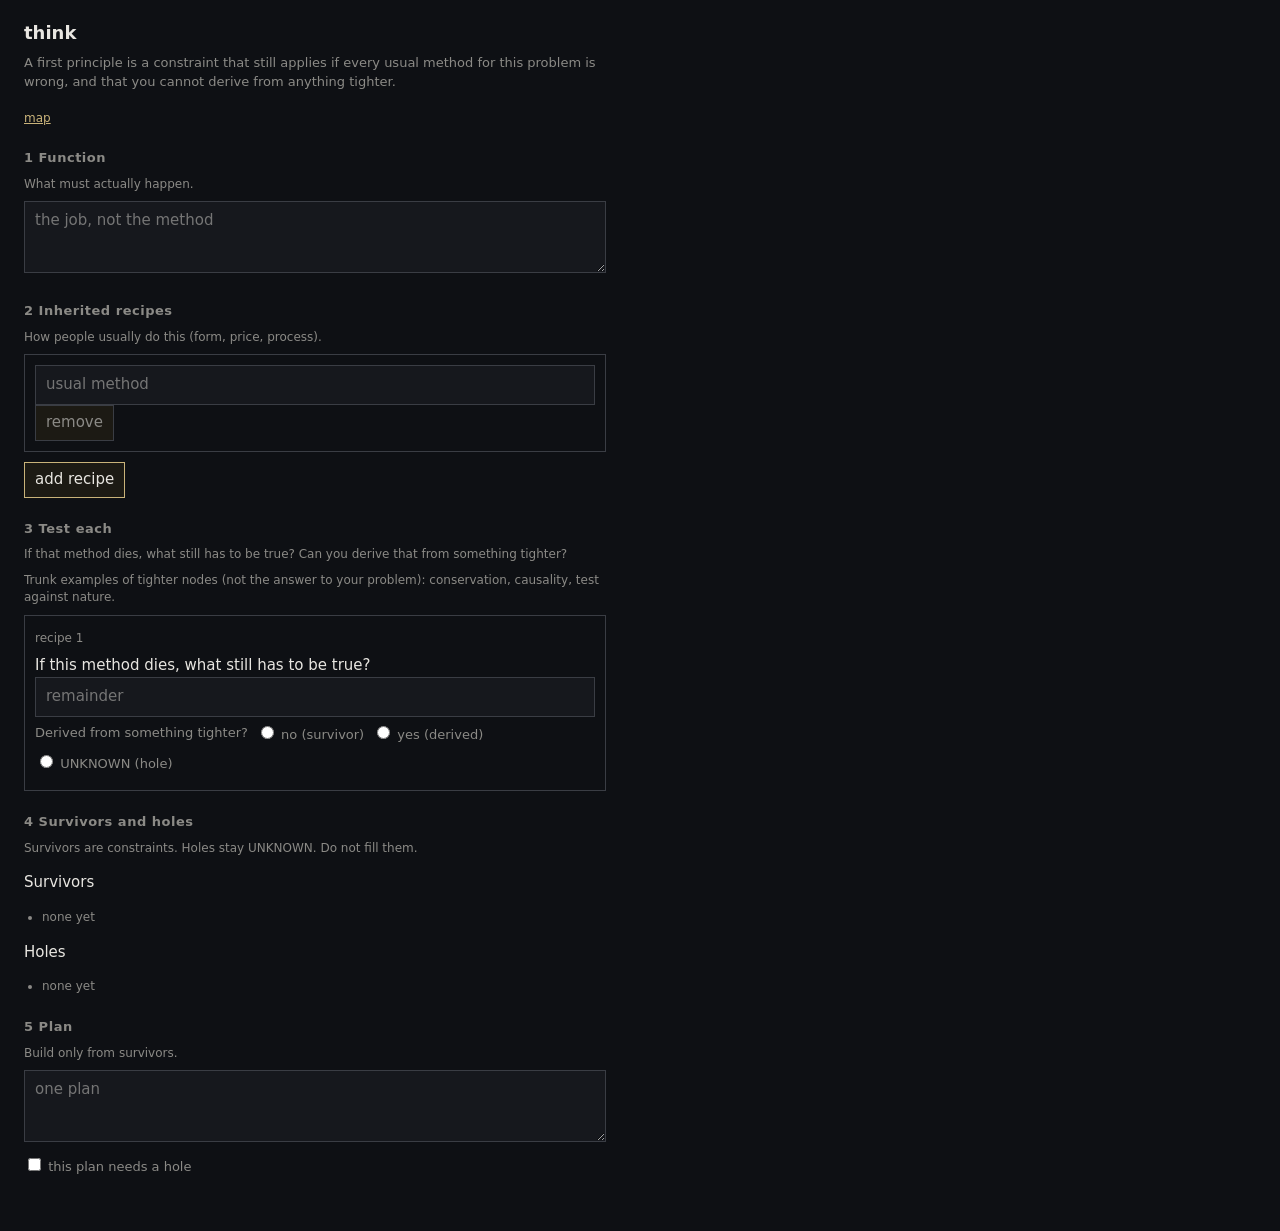
==== think.html @ dc821a64 "Add think.html workout: one problem, no LLM" ====
<!DOCTYPE html>
<html lang="en">
<head>
<meta charset="utf-8">
<meta name="viewport" content="width=device-width, initial-scale=1">
<title>think</title>
<style>
  :root { --bg:#0e1014; --ink:#e8e6e1; --mute:#8b8a86; --line:#3a3d44; --axiom:#c9b37a; --gap:#c47a7a; --ok:#6b8a6b; }
  * { box-sizing: border-box; }
  html, body { margin:0; background:var(--bg); color:var(--ink); font: 15px/1.45 system-ui, sans-serif; }
  main { max-width: 42rem; padding: 20px 24px 48px; }
  h1 { font-size: 18px; font-weight: 600; margin: 0 0 8px; }
  .def { color: var(--mute); font-size: 13px; margin: 0 0 18px; }
  a { color: var(--axiom); }
  h2 { font-size: 13px; font-weight: 600; color: var(--mute); letter-spacing: .04em; margin: 22px 0 8px; }
  textarea, input[type=text] { width: 100%; background: #16181d; color: var(--ink); border: 1px solid var(--line); padding: 8px 10px; font: inherit; }
  textarea { min-height: 72px; resize: vertical; }
  button { background: #1c1a14; color: var(--ink); border: 1px solid var(--axiom); padding: 6px 10px; font: inherit; cursor: pointer; }
  button.quiet { border-color: var(--line); color: var(--mute); }
  .recipe { border: 1px solid var(--line); padding: 10px; margin: 0 0 10px; }
  .row { display: flex; gap: 8px; margin: 6px 0; align-items: center; flex-wrap: wrap; }
  .row label { color: var(--mute); font-size: 13px; }
  .chips { display: flex; gap: 6px; flex-wrap: wrap; margin: 6px 0 0; }
  .chip { font-size: 12px; color: var(--axiom); border: 1px solid var(--axiom); padding: 2px 8px; cursor: pointer; background: transparent; }
  ul { margin: 0; padding-left: 1.2em; }
  .hole { color: var(--gap); }
  .surv { color: var(--ok); }
  .warn { border: 1px solid var(--gap); color: var(--gap); padding: 8px 10px; margin-top: 8px; font-size: 13px; display: none; }
  .warn.on { display: block; }
  .hint { color: var(--mute); font-size: 12px; margin: 4px 0 8px; }
</style>
</head>
<body>
<main>
  <h1>think</h1>
  <p class="def">A first principle is a constraint that still applies if every usual method for this problem is wrong, and that you cannot derive from anything tighter.</p>
  <p class="hint"><a href="viz.html">map</a></p>

  <h2>1 Function</h2>
  <p class="hint">What must actually happen.</p>
  <textarea id="fn" placeholder="the job, not the method"></textarea>

  <h2>2 Inherited recipes</h2>
  <p class="hint">How people usually do this (form, price, process).</p>
  <div id="recipes"></div>
  <button type="button" id="add">add recipe</button>

  <h2>3 Test each</h2>
  <p class="hint">If that method dies, what still has to be true? Can you derive that from something tighter?</p>
  <p class="hint">Trunk examples of tighter nodes (not the answer to your problem): conservation, causality, test against nature.</p>
  <div id="tests"></div>

  <h2>4 Survivors and holes</h2>
  <p class="hint">Survivors are constraints. Holes stay UNKNOWN. Do not fill them.</p>
  <p>Survivors</p>
  <ul id="surv" class="surv"></ul>
  <p>Holes</p>
  <ul id="holes" class="hole"></ul>

  <h2>5 Plan</h2>
  <p class="hint">Build only from survivors.</p>
  <textarea id="plan" placeholder="one plan"></textarea>
  <div class="row">
    <label><input type="checkbox" id="needsHole"> this plan needs a hole</label>
  </div>
  <div id="warn" class="warn">This plan needs UNKNOWN. Do not mint an axiom to close it.</div>
</main>
<script>
const TRUNK = ["conservation", "causality", "test against nature"];
let recipes = [{ id: 1, name: "", remain: "", tighter: "" }];
let nextId = 2;

function el(id) { return document.getElementById(id); }

function renderRecipes() {
  el("recipes").innerHTML = recipes.map((r, i) =>
    `<div class="recipe">
      <input type="text" data-i="${i}" data-k="name" placeholder="usual method" value="${esc(r.name)}">
      <button type="button" class="quiet" data-del="${i}">remove</button>
    </div>`
  ).join("");
}

function renderTests() {
  el("tests").innerHTML = recipes.map((r, i) =>
    `<div class="recipe">
      <div class="hint">${esc(r.name) || "recipe " + (i + 1)}</div>
      <label>If this method dies, what still has to be true?</label>
      <input type="text" data-i="${i}" data-k="remain" placeholder="remainder" value="${esc(r.remain)}">
      <div class="row">
        <label>Derived from something tighter?</label>
        <label><input type="radio" name="t${r.id}" data-i="${i}" data-k="tighter" value="no" ${r.tighter==="no"?"checked":""}> no (survivor)</label>
        <label><input type="radio" name="t${r.id}" data-i="${i}" data-k="tighter" value="yes" ${r.tighter==="yes"?"checked":""}> yes (derived)</label>
        <label><input type="radio" name="t${r.id}" data-i="${i}" data-k="tighter" value="unknown" ${r.tighter==="unknown"?"checked":""}> UNKNOWN (hole)</label>
      </div>
      ${r.tighter==="yes" ? `<input type="text" data-i="${i}" data-k="from" placeholder="tighter node" value="${esc(r.from||"")}">
        <div class="chips">${TRUNK.map(t => `<button type="button" class="chip" data-i="${i}" data-trunk="${t}">${t}</button>`).join("")}</div>` : ""}
    </div>`
  ).join("");
}

function lists() {
  const surv = [];
  const holes = [];
  recipes.forEach(r => {
    const text = (r.remain || "").trim();
    if (!text) return;
    if (r.tighter === "no") surv.push(text);
    else if (r.tighter === "unknown") holes.push(text);
  });
  el("surv").innerHTML = surv.length ? surv.map(s => `<li>${esc(s)}</li>`).join("") : "<li class='hint'>none yet</li>";
  el("holes").innerHTML = holes.length ? holes.map(s => `<li>${esc(s)}</li>`).join("") : "<li class='hint'>none yet</li>";
  const warn = el("warn");
  warn.className = "warn" + (el("needsHole").checked ? " on" : "");
  warn.textContent = el("needsHole").checked
    ? (holes.length
      ? "This plan needs UNKNOWN: " + holes.join("; ") + ". Do not mint an axiom to close it."
      : "This plan is marked as needing a hole. Name the UNKNOWN. Do not fill it.")
    : warn.textContent;
}

function esc(s) {
  return String(s || "").replace(/[&<>"']/g, c => ({ "&":"&amp;","<":"&lt;",">":"&gt;","\"":"&quot;","'":"&#39;" }[c]));
}

function paint() {
  renderRecipes();
  renderTests();
  lists();
}

document.addEventListener("input", e => {
  const i = e.target.getAttribute("data-i");
  const k = e.target.getAttribute("data-k");
  if (i == null || !k) return;
  recipes[+i][k] = e.target.value;
  if (k === "tighter") paint();
  else if (k === "remain" || k === "from") lists();
});
document.addEventListener("change", e => {
  if (e.target.id === "needsHole") { lists(); return; }
  if (e.target.type !== "radio") return;
  const i = e.target.getAttribute("data-i");
  const k = e.target.getAttribute("data-k");
  if (i == null || !k) return;
  recipes[+i][k] = e.target.value;
  paint();
});
document.addEventListener("click", e => {
  if (e.target.id === "add") {
    recipes.push({ id: nextId++, name: "", remain: "", tighter: "" });
    paint();
  }
  const del = e.target.getAttribute("data-del");
  if (del != null) {
    recipes.splice(+del, 1);
    if (!recipes.length) recipes.push({ id: nextId++, name: "", remain: "", tighter: "" });
    paint();
  }
  const trunk = e.target.getAttribute("data-trunk");
  if (trunk != null) {
    recipes[+e.target.getAttribute("data-i")].from = trunk;
    paint();
  }
});
paint();
</script>
</body>
</html>
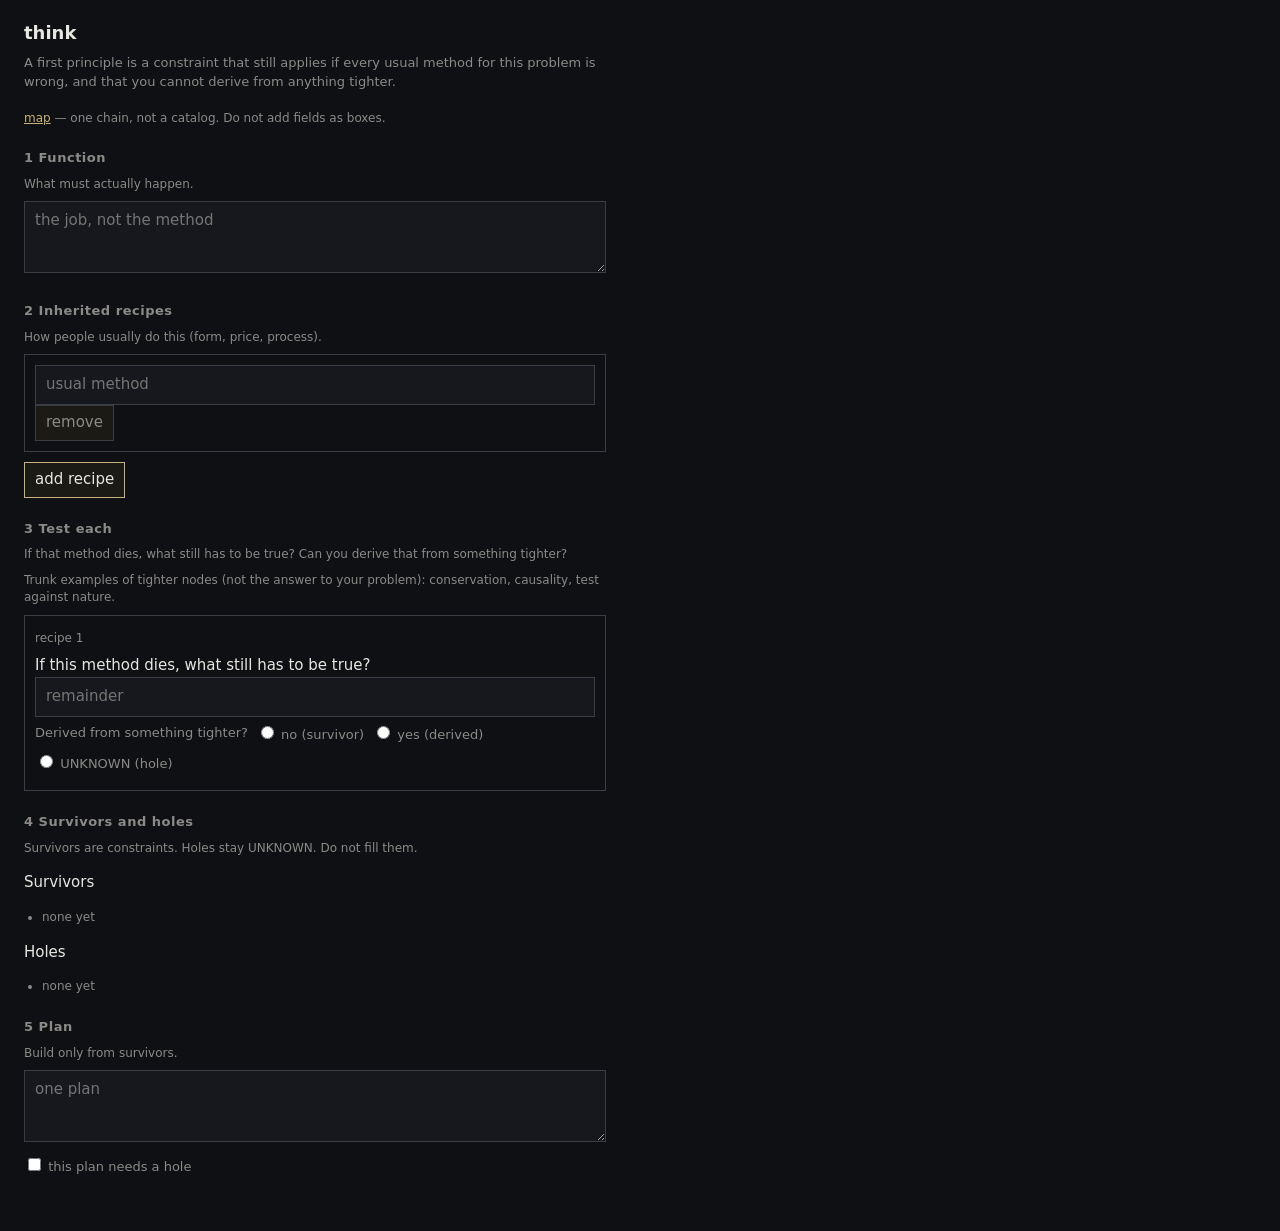
==== commit 37b4bfed: "Serve the collapsed one-chain map as a static site. GitHub Pages needs index.html at the root; viz.h" ====
--- a/think.html
+++ b/think.html
@@ -34,7 +34,7 @@
 <main>
   <h1>think</h1>
   <p class="def">A first principle is a constraint that still applies if every usual method for this problem is wrong, and that you cannot derive from anything tighter.</p>
-  <p class="hint"><a href="viz.html">map</a></p>
+  <p class="hint"><a href="index.html">map</a> — one chain, not a catalog. Do not add fields as boxes.</p>
 
   <h2>1 Function</h2>
   <p class="hint">What must actually happen.</p>
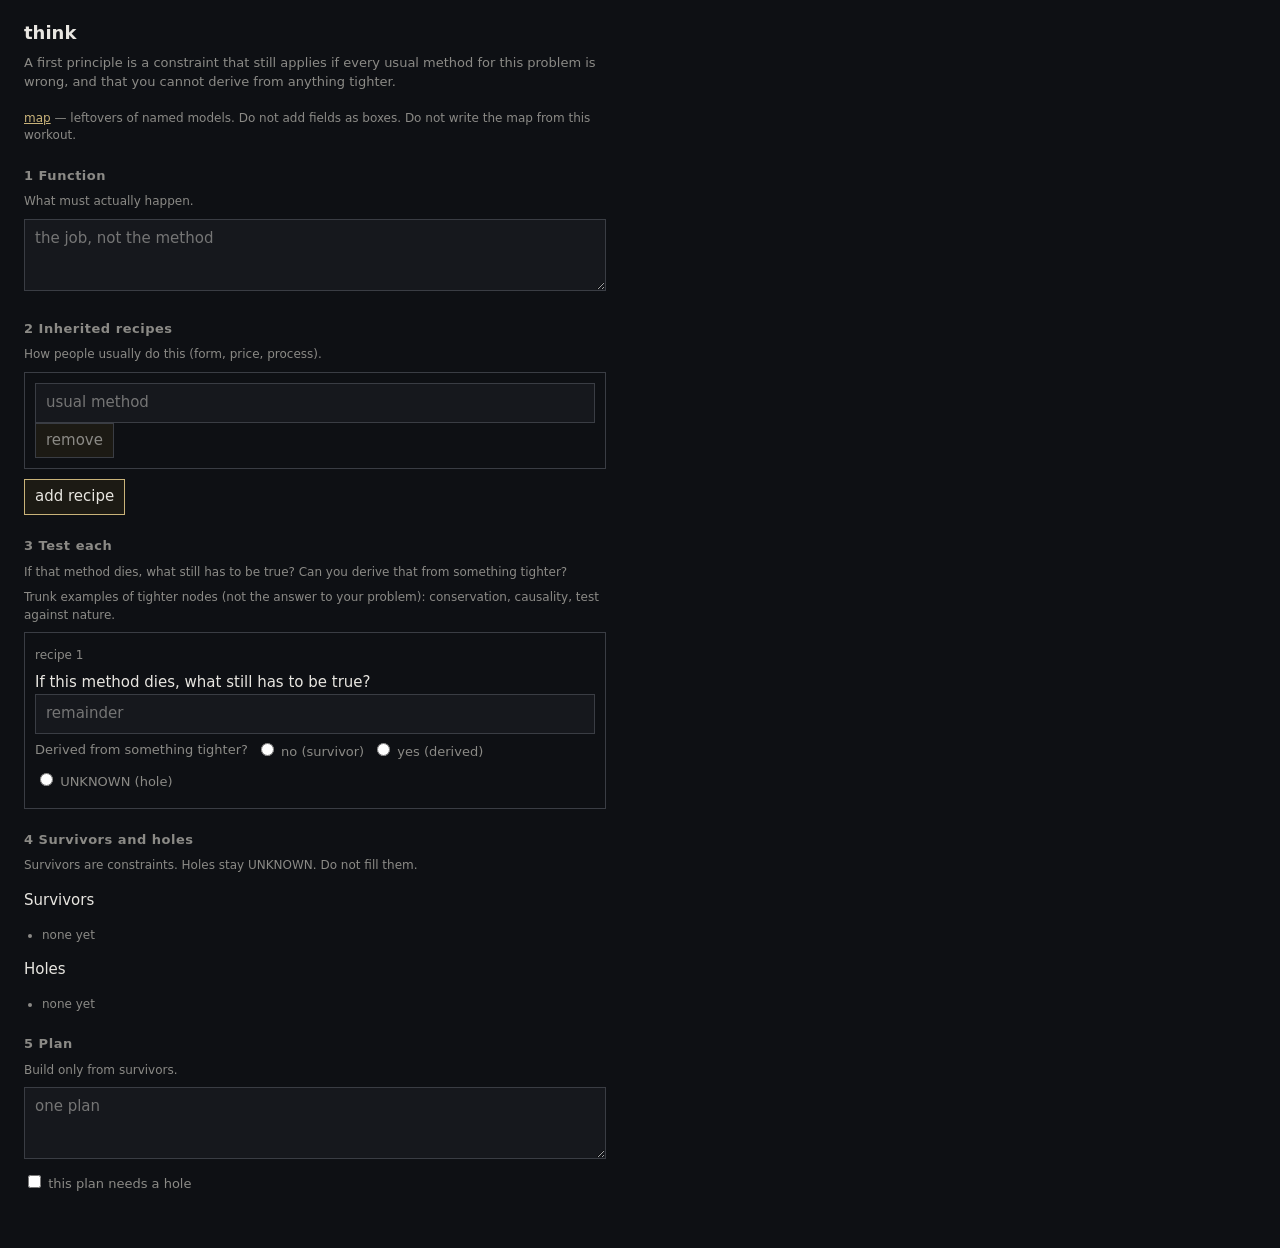
==== commit 2c268205: "Draw the map from graph.json and attach named leftovers to named models. Adding a gap is an edit to " ====
--- a/think.html
+++ b/think.html
@@ -34,7 +34,7 @@
 <main>
   <h1>think</h1>
   <p class="def">A first principle is a constraint that still applies if every usual method for this problem is wrong, and that you cannot derive from anything tighter.</p>
-  <p class="hint"><a href="index.html">map</a> — one chain, not a catalog. Do not add fields as boxes.</p>
+  <p class="hint"><a href="index.html">map</a> — leftovers of named models. Do not add fields as boxes. Do not write the map from this workout.</p>
 
   <h2>1 Function</h2>
   <p class="hint">What must actually happen.</p>
@@ -66,7 +66,7 @@
   <div id="warn" class="warn">This plan needs UNKNOWN. Do not mint an axiom to close it.</div>
 </main>
 <script>
-const TRUNK = ["conservation", "causality", "test against nature"];
+let TRUNK = ["conservation", "causality", "test against nature"];
 let recipes = [{ id: 1, name: "", remain: "", tighter: "" }];
 let nextId = 2;
 
@@ -164,6 +164,11 @@
   }
 });
 paint();
+fetch("graph.json").then(r => r.json()).then(g => {
+  const axioms = g.nodes.filter(n => n.kind === "axiom").map(n => n.label);
+  if (axioms.length) TRUNK = axioms;
+  paint();
+});
 </script>
 </body>
 </html>
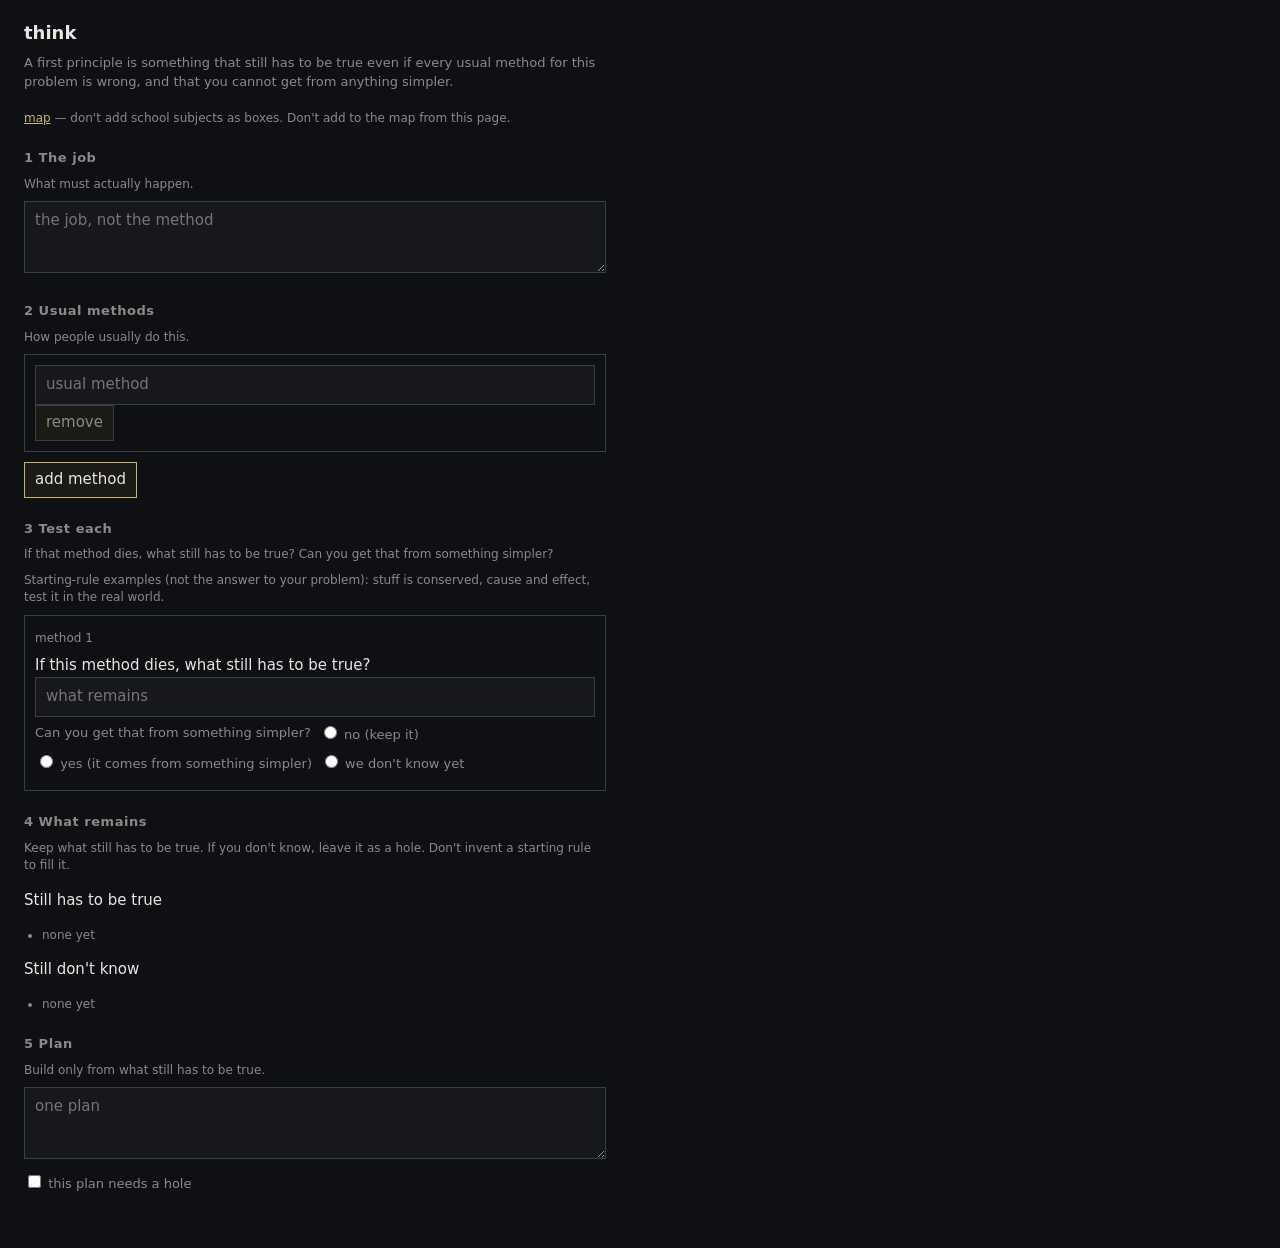
==== commit e32c0b78: "Say the map in high-school English. Hoffman stays a blue story to test, not a new gold rule. The che" ====
--- a/think.html
+++ b/think.html
@@ -33,37 +33,37 @@
 <body>
 <main>
   <h1>think</h1>
-  <p class="def">A first principle is a constraint that still applies if every usual method for this problem is wrong, and that you cannot derive from anything tighter.</p>
-  <p class="hint"><a href="index.html">map</a> — leftovers of named models. Do not add fields as boxes. Do not write the map from this workout.</p>
+  <p class="def">A first principle is something that still has to be true even if every usual method for this problem is wrong, and that you cannot get from anything simpler.</p>
+  <p class="hint"><a href="index.html">map</a> — don't add school subjects as boxes. Don't add to the map from this page.</p>
 
-  <h2>1 Function</h2>
+  <h2>1 The job</h2>
   <p class="hint">What must actually happen.</p>
   <textarea id="fn" placeholder="the job, not the method"></textarea>
 
-  <h2>2 Inherited recipes</h2>
-  <p class="hint">How people usually do this (form, price, process).</p>
+  <h2>2 Usual methods</h2>
+  <p class="hint">How people usually do this.</p>
   <div id="recipes"></div>
-  <button type="button" id="add">add recipe</button>
+  <button type="button" id="add">add method</button>
 
   <h2>3 Test each</h2>
-  <p class="hint">If that method dies, what still has to be true? Can you derive that from something tighter?</p>
-  <p class="hint">Trunk examples of tighter nodes (not the answer to your problem): conservation, causality, test against nature.</p>
+  <p class="hint">If that method dies, what still has to be true? Can you get that from something simpler?</p>
+  <p class="hint">Starting-rule examples (not the answer to your problem): stuff is conserved, cause and effect, test it in the real world.</p>
   <div id="tests"></div>
 
-  <h2>4 Survivors and holes</h2>
-  <p class="hint">Survivors are constraints. Holes stay UNKNOWN. Do not fill them.</p>
-  <p>Survivors</p>
+  <h2>4 What remains</h2>
+  <p class="hint">Keep what still has to be true. If you don't know, leave it as a hole. Don't invent a starting rule to fill it.</p>
+  <p>Still has to be true</p>
   <ul id="surv" class="surv"></ul>
-  <p>Holes</p>
+  <p>Still don't know</p>
   <ul id="holes" class="hole"></ul>
 
   <h2>5 Plan</h2>
-  <p class="hint">Build only from survivors.</p>
+  <p class="hint">Build only from what still has to be true.</p>
   <textarea id="plan" placeholder="one plan"></textarea>
   <div class="row">
     <label><input type="checkbox" id="needsHole"> this plan needs a hole</label>
   </div>
-  <div id="warn" class="warn">This plan needs UNKNOWN. Do not mint an axiom to close it.</div>
+  <div id="warn" class="warn">This plan needs something we don't know yet. Don't invent a starting rule to close it.</div>
 </main>
 <script>
 let TRUNK = ["conservation", "causality", "test against nature"];
@@ -84,16 +84,16 @@
 function renderTests() {
   el("tests").innerHTML = recipes.map((r, i) =>
     `<div class="recipe">
-      <div class="hint">${esc(r.name) || "recipe " + (i + 1)}</div>
+      <div class="hint">${esc(r.name) || "method " + (i + 1)}</div>
       <label>If this method dies, what still has to be true?</label>
-      <input type="text" data-i="${i}" data-k="remain" placeholder="remainder" value="${esc(r.remain)}">
+      <input type="text" data-i="${i}" data-k="remain" placeholder="what remains" value="${esc(r.remain)}">
       <div class="row">
-        <label>Derived from something tighter?</label>
-        <label><input type="radio" name="t${r.id}" data-i="${i}" data-k="tighter" value="no" ${r.tighter==="no"?"checked":""}> no (survivor)</label>
-        <label><input type="radio" name="t${r.id}" data-i="${i}" data-k="tighter" value="yes" ${r.tighter==="yes"?"checked":""}> yes (derived)</label>
-        <label><input type="radio" name="t${r.id}" data-i="${i}" data-k="tighter" value="unknown" ${r.tighter==="unknown"?"checked":""}> UNKNOWN (hole)</label>
+        <label>Can you get that from something simpler?</label>
+        <label><input type="radio" name="t${r.id}" data-i="${i}" data-k="tighter" value="no" ${r.tighter==="no"?"checked":""}> no (keep it)</label>
+        <label><input type="radio" name="t${r.id}" data-i="${i}" data-k="tighter" value="yes" ${r.tighter==="yes"?"checked":""}> yes (it comes from something simpler)</label>
+        <label><input type="radio" name="t${r.id}" data-i="${i}" data-k="tighter" value="unknown" ${r.tighter==="unknown"?"checked":""}> we don't know yet</label>
       </div>
-      ${r.tighter==="yes" ? `<input type="text" data-i="${i}" data-k="from" placeholder="tighter node" value="${esc(r.from||"")}">
+      ${r.tighter==="yes" ? `<input type="text" data-i="${i}" data-k="from" placeholder="simpler starting point" value="${esc(r.from||"")}">
         <div class="chips">${TRUNK.map(t => `<button type="button" class="chip" data-i="${i}" data-trunk="${t}">${t}</button>`).join("")}</div>` : ""}
     </div>`
   ).join("");
@@ -114,8 +114,8 @@
   warn.className = "warn" + (el("needsHole").checked ? " on" : "");
   warn.textContent = el("needsHole").checked
     ? (holes.length
-      ? "This plan needs UNKNOWN: " + holes.join("; ") + ". Do not mint an axiom to close it."
-      : "This plan is marked as needing a hole. Name the UNKNOWN. Do not fill it.")
+      ? "This plan needs something we don't know yet: " + holes.join("; ") + ". Don't invent a starting rule to close it."
+      : "This plan is marked as needing a hole. Name what you don't know. Don't fill it with a new starting rule.")
     : warn.textContent;
 }
 
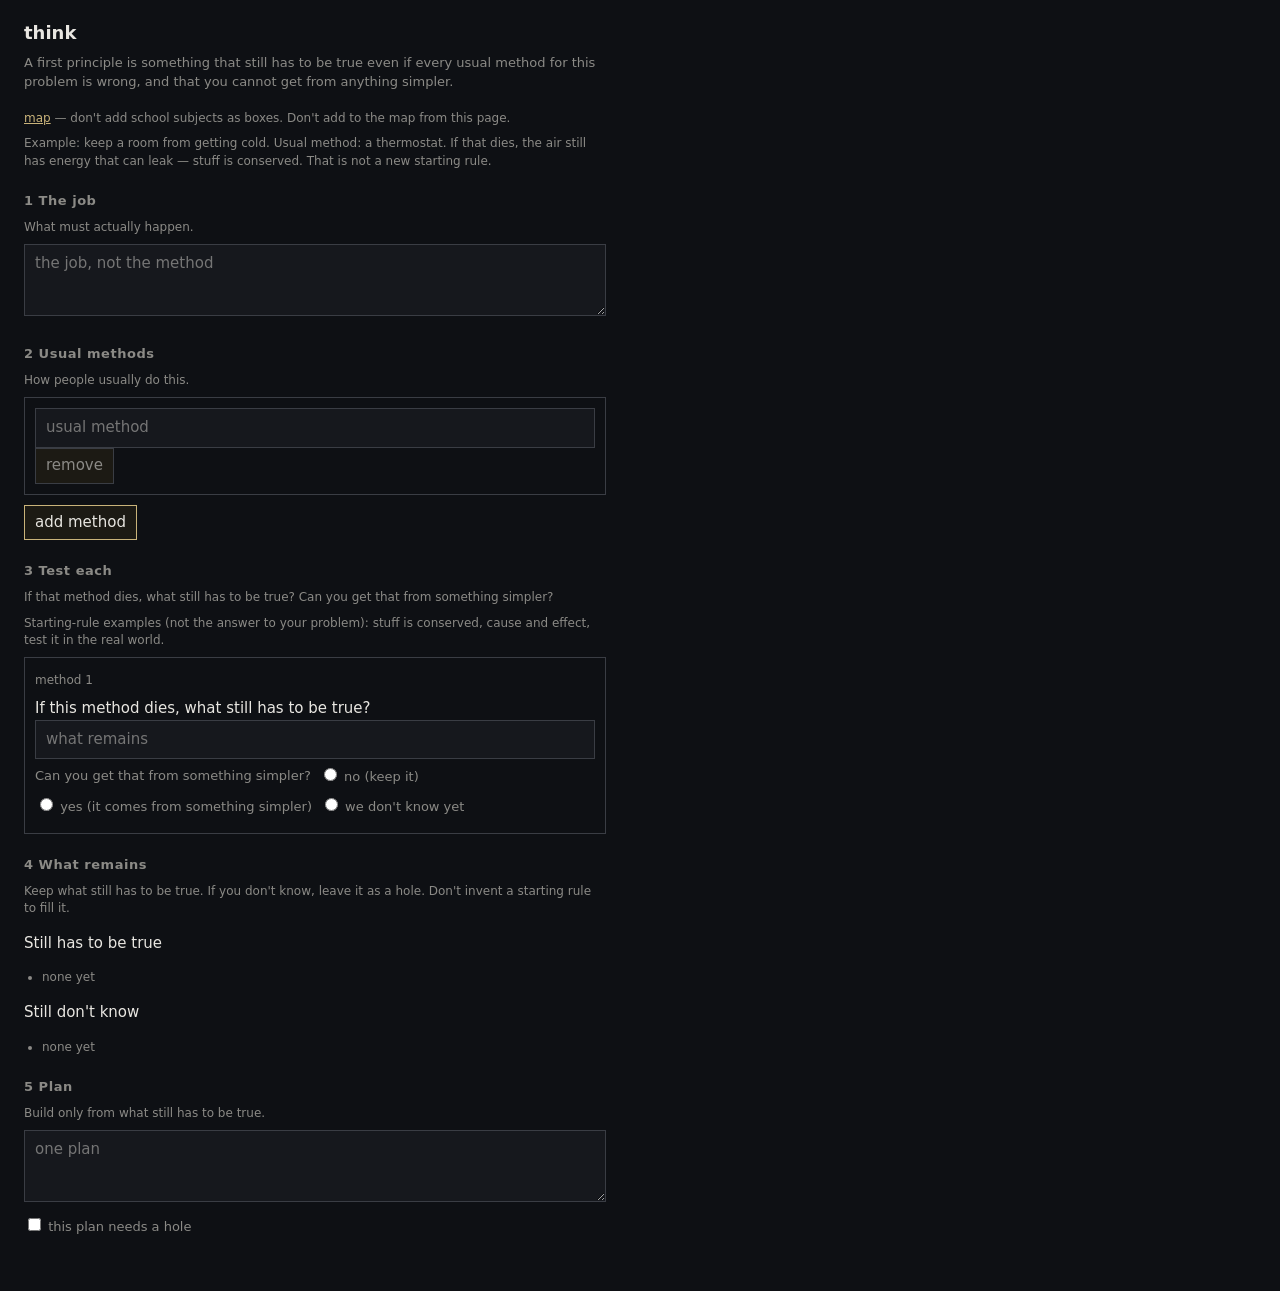
==== commit 1debdc2b: "Reject fake starting rules in the factory and hang each leftover on one story. Co-authored-by: Curso" ====
--- a/think.html
+++ b/think.html
@@ -25,8 +25,8 @@
   ul { margin: 0; padding-left: 1.2em; }
   .hole { color: var(--gap); }
   .surv { color: var(--ok); }
-  .warn { border: 1px solid var(--gap); color: var(--gap); padding: 8px 10px; margin-top: 8px; font-size: 13px; display: none; }
-  .warn.on { display: block; }
+  .warn, .err { border: 1px solid var(--gap); color: var(--gap); padding: 8px 10px; margin-top: 8px; font-size: 13px; display: none; }
+  .warn.on, .err.on { display: block; }
   .hint { color: var(--mute); font-size: 12px; margin: 4px 0 8px; }
 </style>
 </head>
@@ -35,6 +35,8 @@
   <h1>think</h1>
   <p class="def">A first principle is something that still has to be true even if every usual method for this problem is wrong, and that you cannot get from anything simpler.</p>
   <p class="hint"><a href="index.html">map</a> — don't add school subjects as boxes. Don't add to the map from this page.</p>
+  <p class="hint">Example: keep a room from getting cold. Usual method: a thermostat. If that dies, the air still has energy that can leak — stuff is conserved. That is not a new starting rule.</p>
+  <p class="err" id="err">Open this page on the web so the starting-rule list can load. You can still type.</p>
 
   <h2>1 The job</h2>
   <p class="hint">What must actually happen.</p>
@@ -66,7 +68,7 @@
   <div id="warn" class="warn">This plan needs something we don't know yet. Don't invent a starting rule to close it.</div>
 </main>
 <script>
-let TRUNK = ["conservation", "causality", "test against nature"];
+let TRUNK = ["Stuff is conserved", "Cause and effect", "Test it in the real world"];
 let recipes = [{ id: 1, name: "", remain: "", tighter: "" }];
 let nextId = 2;
 
@@ -94,7 +96,7 @@
         <label><input type="radio" name="t${r.id}" data-i="${i}" data-k="tighter" value="unknown" ${r.tighter==="unknown"?"checked":""}> we don't know yet</label>
       </div>
       ${r.tighter==="yes" ? `<input type="text" data-i="${i}" data-k="from" placeholder="simpler starting point" value="${esc(r.from||"")}">
-        <div class="chips">${TRUNK.map(t => `<button type="button" class="chip" data-i="${i}" data-trunk="${t}">${t}</button>`).join("")}</div>` : ""}
+        <div class="chips">${TRUNK.map(t => `<button type="button" class="chip" data-i="${i}" data-trunk="${esc(t)}">${esc(t)}</button>`).join("")}</div>` : ""}
     </div>`
   ).join("");
 }
@@ -164,11 +166,14 @@
   }
 });
 paint();
-fetch("graph.json").then(r => r.json()).then(g => {
-  const axioms = g.nodes.filter(n => n.kind === "axiom").map(n => n.label);
-  if (axioms.length) TRUNK = axioms;
-  paint();
-});
+fetch("graph.json")
+  .then(r => { if (!r.ok) throw new Error(); return r.json(); })
+  .then(g => {
+    const axioms = g.nodes.filter(n => n.kind === "axiom").map(n => n.label);
+    if (axioms.length) TRUNK = axioms;
+    paint();
+  })
+  .catch(() => document.getElementById("err").classList.add("on"));
 </script>
 </body>
 </html>
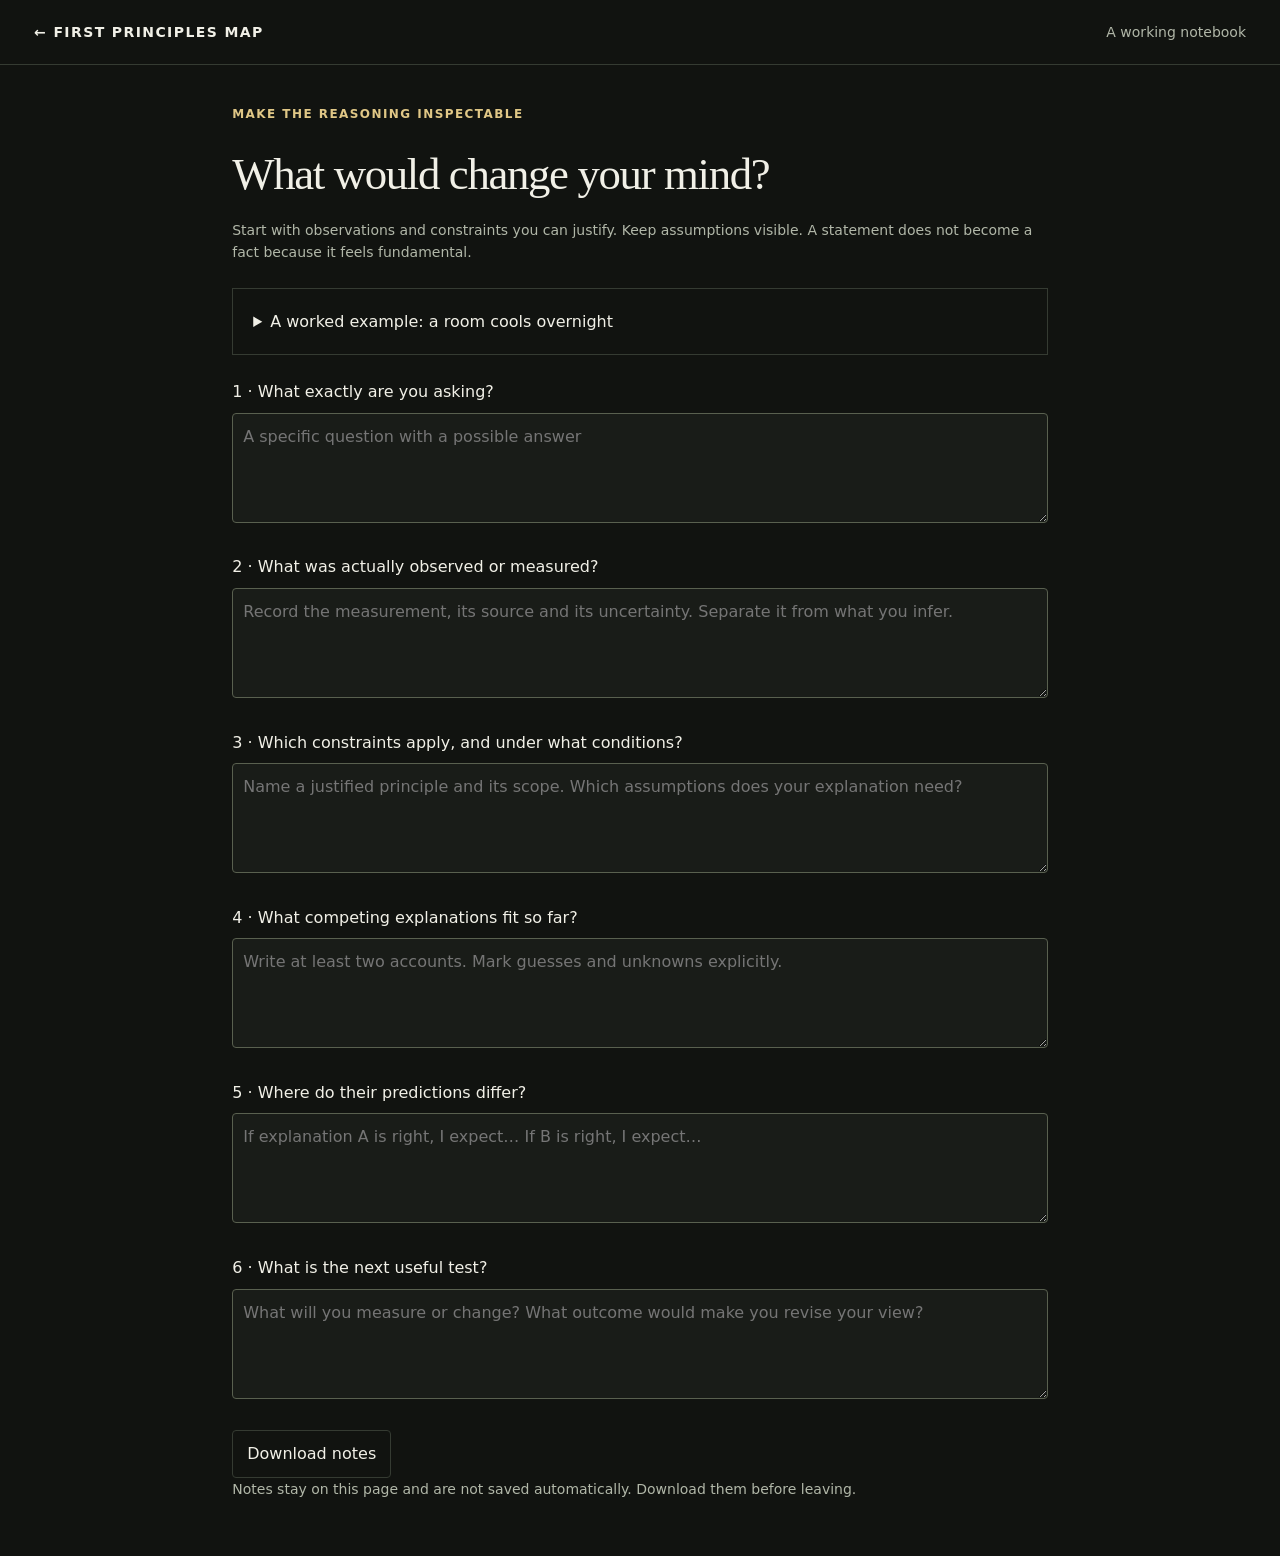
==== commit 6abafd1c: "Rebuild map around sourced claims and guided scientific questions" ====
--- a/think.html
+++ b/think.html
@@ -1,179 +1,15 @@
-<!DOCTYPE html>
+<!doctype html>
 <html lang="en">
-<head>
-<meta charset="utf-8">
-<meta name="viewport" content="width=device-width, initial-scale=1">
-<title>think</title>
-<style>
-  :root { --bg:#0e1014; --ink:#e8e6e1; --mute:#8b8a86; --line:#3a3d44; --axiom:#c9b37a; --gap:#c47a7a; --ok:#6b8a6b; }
-  * { box-sizing: border-box; }
-  html, body { margin:0; background:var(--bg); color:var(--ink); font: 15px/1.45 system-ui, sans-serif; }
-  main { max-width: 42rem; padding: 20px 24px 48px; }
-  h1 { font-size: 18px; font-weight: 600; margin: 0 0 8px; }
-  .def { color: var(--mute); font-size: 13px; margin: 0 0 18px; }
-  a { color: var(--axiom); }
-  h2 { font-size: 13px; font-weight: 600; color: var(--mute); letter-spacing: .04em; margin: 22px 0 8px; }
-  textarea, input[type=text] { width: 100%; background: #16181d; color: var(--ink); border: 1px solid var(--line); padding: 8px 10px; font: inherit; }
-  textarea { min-height: 72px; resize: vertical; }
-  button { background: #1c1a14; color: var(--ink); border: 1px solid var(--axiom); padding: 6px 10px; font: inherit; cursor: pointer; }
-  button.quiet { border-color: var(--line); color: var(--mute); }
-  .recipe { border: 1px solid var(--line); padding: 10px; margin: 0 0 10px; }
-  .row { display: flex; gap: 8px; margin: 6px 0; align-items: center; flex-wrap: wrap; }
-  .row label { color: var(--mute); font-size: 13px; }
-  .chips { display: flex; gap: 6px; flex-wrap: wrap; margin: 6px 0 0; }
-  .chip { font-size: 12px; color: var(--axiom); border: 1px solid var(--axiom); padding: 2px 8px; cursor: pointer; background: transparent; }
-  ul { margin: 0; padding-left: 1.2em; }
-  .hole { color: var(--gap); }
-  .surv { color: var(--ok); }
-  .warn, .err { border: 1px solid var(--gap); color: var(--gap); padding: 8px 10px; margin-top: 8px; font-size: 13px; display: none; }
-  .warn.on, .err.on { display: block; }
-  .hint { color: var(--mute); font-size: 12px; margin: 4px 0 8px; }
-</style>
-</head>
-<body>
-<main>
-  <h1>think</h1>
-  <p class="def">A first principle is something that still has to be true even if every usual method for this problem is wrong, and that you cannot get from anything simpler.</p>
-  <p class="hint"><a href="index.html">map</a> — don't add school subjects as boxes. Don't add to the map from this page.</p>
-  <p class="hint">Example: keep a room from getting cold. Usual method: a thermostat. If that dies, the air still has energy that can leak — stuff is conserved. That is not a new starting rule.</p>
-  <p class="err" id="err">Open this page on the web so the starting-rule list can load. You can still type.</p>
-
-  <h2>1 The job</h2>
-  <p class="hint">What must actually happen.</p>
-  <textarea id="fn" placeholder="the job, not the method"></textarea>
-
-  <h2>2 Usual methods</h2>
-  <p class="hint">How people usually do this.</p>
-  <div id="recipes"></div>
-  <button type="button" id="add">add method</button>
-
-  <h2>3 Test each</h2>
-  <p class="hint">If that method dies, what still has to be true? Can you get that from something simpler?</p>
-  <p class="hint">Starting-rule examples (not the answer to your problem): stuff is conserved, cause and effect, test it in the real world.</p>
-  <div id="tests"></div>
-
-  <h2>4 What remains</h2>
-  <p class="hint">Keep what still has to be true. If you don't know, leave it as a hole. Don't invent a starting rule to fill it.</p>
-  <p>Still has to be true</p>
-  <ul id="surv" class="surv"></ul>
-  <p>Still don't know</p>
-  <ul id="holes" class="hole"></ul>
-
-  <h2>5 Plan</h2>
-  <p class="hint">Build only from what still has to be true.</p>
-  <textarea id="plan" placeholder="one plan"></textarea>
-  <div class="row">
-    <label><input type="checkbox" id="needsHole"> this plan needs a hole</label>
-  </div>
-  <div id="warn" class="warn">This plan needs something we don't know yet. Don't invent a starting rule to close it.</div>
-</main>
-<script>
-let TRUNK = ["Stuff is conserved", "Cause and effect", "Test it in the real world"];
-let recipes = [{ id: 1, name: "", remain: "", tighter: "" }];
-let nextId = 2;
-
-function el(id) { return document.getElementById(id); }
-
-function renderRecipes() {
-  el("recipes").innerHTML = recipes.map((r, i) =>
-    `<div class="recipe">
-      <input type="text" data-i="${i}" data-k="name" placeholder="usual method" value="${esc(r.name)}">
-      <button type="button" class="quiet" data-del="${i}">remove</button>
-    </div>`
-  ).join("");
-}
-
-function renderTests() {
-  el("tests").innerHTML = recipes.map((r, i) =>
-    `<div class="recipe">
-      <div class="hint">${esc(r.name) || "method " + (i + 1)}</div>
-      <label>If this method dies, what still has to be true?</label>
-      <input type="text" data-i="${i}" data-k="remain" placeholder="what remains" value="${esc(r.remain)}">
-      <div class="row">
-        <label>Can you get that from something simpler?</label>
-        <label><input type="radio" name="t${r.id}" data-i="${i}" data-k="tighter" value="no" ${r.tighter==="no"?"checked":""}> no (keep it)</label>
-        <label><input type="radio" name="t${r.id}" data-i="${i}" data-k="tighter" value="yes" ${r.tighter==="yes"?"checked":""}> yes (it comes from something simpler)</label>
-        <label><input type="radio" name="t${r.id}" data-i="${i}" data-k="tighter" value="unknown" ${r.tighter==="unknown"?"checked":""}> we don't know yet</label>
-      </div>
-      ${r.tighter==="yes" ? `<input type="text" data-i="${i}" data-k="from" placeholder="simpler starting point" value="${esc(r.from||"")}">
-        <div class="chips">${TRUNK.map(t => `<button type="button" class="chip" data-i="${i}" data-trunk="${esc(t)}">${esc(t)}</button>`).join("")}</div>` : ""}
-    </div>`
-  ).join("");
-}
-
-function lists() {
-  const surv = [];
-  const holes = [];
-  recipes.forEach(r => {
-    const text = (r.remain || "").trim();
-    if (!text) return;
-    if (r.tighter === "no") surv.push(text);
-    else if (r.tighter === "unknown") holes.push(text);
-  });
-  el("surv").innerHTML = surv.length ? surv.map(s => `<li>${esc(s)}</li>`).join("") : "<li class='hint'>none yet</li>";
-  el("holes").innerHTML = holes.length ? holes.map(s => `<li>${esc(s)}</li>`).join("") : "<li class='hint'>none yet</li>";
-  const warn = el("warn");
-  warn.className = "warn" + (el("needsHole").checked ? " on" : "");
-  warn.textContent = el("needsHole").checked
-    ? (holes.length
-      ? "This plan needs something we don't know yet: " + holes.join("; ") + ". Don't invent a starting rule to close it."
-      : "This plan is marked as needing a hole. Name what you don't know. Don't fill it with a new starting rule.")
-    : warn.textContent;
-}
-
-function esc(s) {
-  return String(s || "").replace(/[&<>"']/g, c => ({ "&":"&amp;","<":"&lt;",">":"&gt;","\"":"&quot;","'":"&#39;" }[c]));
-}
-
-function paint() {
-  renderRecipes();
-  renderTests();
-  lists();
-}
-
-document.addEventListener("input", e => {
-  const i = e.target.getAttribute("data-i");
-  const k = e.target.getAttribute("data-k");
-  if (i == null || !k) return;
-  recipes[+i][k] = e.target.value;
-  if (k === "tighter") paint();
-  else if (k === "remain" || k === "from") lists();
-});
-document.addEventListener("change", e => {
-  if (e.target.id === "needsHole") { lists(); return; }
-  if (e.target.type !== "radio") return;
-  const i = e.target.getAttribute("data-i");
-  const k = e.target.getAttribute("data-k");
-  if (i == null || !k) return;
-  recipes[+i][k] = e.target.value;
-  paint();
-});
-document.addEventListener("click", e => {
-  if (e.target.id === "add") {
-    recipes.push({ id: nextId++, name: "", remain: "", tighter: "" });
-    paint();
-  }
-  const del = e.target.getAttribute("data-del");
-  if (del != null) {
-    recipes.splice(+del, 1);
-    if (!recipes.length) recipes.push({ id: nextId++, name: "", remain: "", tighter: "" });
-    paint();
-  }
-  const trunk = e.target.getAttribute("data-trunk");
-  if (trunk != null) {
-    recipes[+e.target.getAttribute("data-i")].from = trunk;
-    paint();
-  }
-});
-paint();
-fetch("graph.json")
-  .then(r => { if (!r.ok) throw new Error(); return r.json(); })
-  .then(g => {
-    const axioms = g.nodes.filter(n => n.kind === "axiom").map(n => n.label);
-    if (axioms.length) TRUNK = axioms;
-    paint();
-  })
-  .catch(() => document.getElementById("err").classList.add("on"));
-</script>
-</body>
-</html>
+<head><meta charset="utf-8"><meta name="viewport" content="width=device-width, initial-scale=1"><title>Reason through a question · First Principles Map</title><link rel="stylesheet" href="style.css"><script src="think.js" defer></script></head>
+<body><header class="topbar"><a class="brand" href="index.html">← FIRST PRINCIPLES MAP</a><span class="muted">A working notebook</span></header>
+<main class="notebook"><p class="eyebrow">MAKE THE REASONING INSPECTABLE</p><h1>What would change your mind?</h1><p class="muted">Start with observations and constraints you can justify. Keep assumptions visible. A statement does not become a fact because it feels fundamental.</p>
+<details><summary>A worked example: a room cools overnight</summary><p><strong>Observation:</strong> A thermometer records a fall from 20°C to 16°C in two hours after heating stops. Check calibration and measurement location.</p><p><strong>Model:</strong> A simple heat balance: C dT/dt = P − H(T − T_out). C is effective heat capacity, P is heating power and H describes heat loss. This assumes roughly uniform indoor temperature and approximately constant conditions.</p><p><strong>Unknown:</strong> How much loss comes from air leakage versus conduction? The temperature trace alone may not separate them.</p><p><strong>Test:</strong> Compare cooling with and without a temporary draft seal, recording outdoor temperature and wind. Predict a slower cooling rate if leakage is important. A smaller change than expected would challenge that explanation.</p></details>
+<form id="notebook">
+<label for="question">1 · What exactly are you asking?</label><textarea id="question" placeholder="A specific question with a possible answer"></textarea>
+<label for="observations">2 · What was actually observed or measured?</label><textarea id="observations" placeholder="Record the measurement, its source and its uncertainty. Separate it from what you infer."></textarea>
+<label for="constraints">3 · Which constraints apply, and under what conditions?</label><textarea id="constraints" placeholder="Name a justified principle and its scope. Which assumptions does your explanation need?"></textarea>
+<label for="alternatives">4 · What competing explanations fit so far?</label><textarea id="alternatives" placeholder="Write at least two accounts. Mark guesses and unknowns explicitly."></textarea>
+<label for="prediction">5 · Where do their predictions differ?</label><textarea id="prediction" placeholder="If explanation A is right, I expect… If B is right, I expect…"></textarea>
+<label for="test">6 · What is the next useful test?</label><textarea id="test" placeholder="What will you measure or change? What outcome would make you revise your view?"></textarea>
+<div class="actions"><button type="button" id="download">Download notes</button></div><p class="muted" id="status" role="status">Notes stay on this page and are not saved automatically. Download them before leaving.</p>
+</form></main></body></html>
--- a/style.css
+++ b/style.css
@@ -0,0 +1,496 @@
+:root {
+  color-scheme:dark;
+  --bg:#111310;
+  --panel:#191c18;
+  --line:#353b32;
+  --ink:#f1f0e7;
+  --muted:#b1b7a8;
+  --accent:#e0c786;
+  --observation:#9bc5b1;
+  --model:#abc5e7;
+  --mechanism:#c3b4e2;
+  --principle:#e0c786;
+  --open-question:#edac96;
+}
+* {
+  box-sizing:border-box;
+}
+body {
+  margin:0;
+  background:var(--bg);
+  color:var(--ink);
+  font:16px/1.6 system-ui,sans-serif;
+}
+a {
+  color:var(--accent);
+  text-underline-offset:4px;
+}
+button,input,select,textarea {
+  font:inherit;
+}
+button,a,input,select,textarea {
+  touch-action:manipulation;
+}
+button {
+  cursor:pointer;
+}
+button:focus-visible,a:focus-visible,input:focus-visible,select:focus-visible,textarea:focus-visible {
+  outline:3px solid var(--accent);
+  outline-offset:4px;
+}
+button {
+  color:var(--ink);
+  background:transparent;
+  border:1px solid var(--line);
+  padding:10px 14px;
+  border-radius:4px;
+}
+button:hover {
+  background:#282e24;
+}
+input,select,textarea {
+  width:100%;
+  background:var(--panel);
+  color:var(--ink);
+  border:1px solid #59604f;
+  border-radius:4px;
+  padding:10px;
+}
+textarea {
+  min-height:110px;
+  resize:vertical;
+}
+h1,h2,h3,p {
+  margin-top:0;
+}
+h1 {
+  font-family:Georgia,serif;
+  font-size:clamp(2rem,3.5vw,3.6rem);
+  font-weight:400;
+  line-height:1.12;
+  letter-spacing:-.03em;
+  max-width:850px;
+  margin-bottom:20px;
+}
+h2 {
+  font:400 1.65rem/1.25 Georgia,serif;
+}
+h3 {
+  font-size:1rem;
+}
+p {
+  margin-bottom:16px;
+}
+.topbar {
+  display:flex;
+  justify-content:space-between;
+  align-items:center;
+  gap:24px;
+  border-bottom:1px solid var(--line);
+  padding:21px 34px;
+}
+.topbar a {
+  font-size:.875rem;
+}
+.brand {
+  display:flex;
+  gap:12px;
+  align-items:center;
+  text-decoration:none;
+  letter-spacing:.1em;
+  color:var(--ink);
+  font-weight:650;
+}
+.brand-mark {
+  font-size:2rem;
+  color:var(--accent);
+  line-height:1;
+}
+.shell {
+  display:grid;
+  grid-template-columns:255px minmax(0,1fr);
+  max-width:1700px;
+  margin:auto;
+}
+.sidebar {
+  border-right:1px solid var(--line);
+  padding:34px 22px;
+}
+.eyebrow {
+  font-size:.75rem;
+  font-weight:650;
+  letter-spacing:.12em;
+  color:var(--accent);
+  margin-bottom:18px;
+}
+.sidebar nav {
+  display:grid;
+  gap:8px;
+}
+.path {
+  width:100%;
+  text-align:left;
+  border:1px solid transparent;
+  padding:14px 12px;
+  line-height:1.4;
+  border-left:2px solid transparent;
+  border-radius:0;
+}
+.path span {
+  display:block;
+  color:var(--muted);
+  font-size:.75rem;
+  margin-bottom:5px;
+}
+.path[aria-current=true] {
+  background:var(--panel);
+  border-color:var(--line);
+  border-left-color:var(--accent);
+}
+.browse {
+  width:100%;
+  text-align:left;
+  margin-top:20px;
+  font-size:.875rem;
+}
+.method {
+  border-top:1px solid var(--line);
+  margin-top:40px;
+  padding-top:24px;
+  color:var(--muted);
+  font-size:.875rem;
+}
+.method .eyebrow {
+  font-size:.7rem;
+}
+main {
+  padding:40px clamp(20px,3.3vw,60px);
+  min-width:0;
+}
+.intro {
+  min-height:170px;
+}
+.intro>p:last-child {
+  color:var(--muted);
+  max-width:720px;
+}
+.toolbar {
+  display:flex;
+  gap:16px;
+  align-items:end;
+  margin:30px 0 12px;
+}
+.toolbar label {
+  font-size:.875rem;
+  display:grid;
+  gap:5px;
+}
+.toolbar label:first-child {
+  flex:1;
+}
+.toolbar label:last-child {
+  width:180px;
+}
+.muted {
+  color:var(--muted);
+  font-size:.875rem;
+}
+#count {
+  margin-bottom:16px;
+}
+.cards {
+  display:grid;
+  grid-template-columns:repeat(auto-fit,minmax(min(100%,210px),1fr));
+  gap:12px;
+}
+.node-card {
+  padding:18px;
+  text-align:left;
+  background:var(--panel);
+  border-top:3px solid var(--node-color);
+  min-height:178px;
+  display:flex;
+  flex-direction:column;
+  gap:14px;
+  border-radius:0;
+}
+.node-card[aria-pressed=true] {
+  outline:2px solid var(--accent);
+  outline-offset:2px;
+  background:#252b20;
+}
+.node-card .node-title {
+  font:500 1.1rem/1.4 system-ui;
+  margin:0;
+}
+.node-card .step {
+  margin-top:auto;
+  color:var(--muted);
+  font-size:.75rem;
+}
+.badge {
+  display:inline-block;
+  font-size:.75rem;
+  font-weight:650;
+  letter-spacing:.04em;
+  color:var(--node-color);
+  text-transform:uppercase;
+}
+.takeaway {
+  margin:26px 0 32px;
+  border-left:2px solid var(--accent);
+  padding:3px 0 3px 18px;
+  color:#dce2d3;
+  max-width:900px;
+}
+.takeaway p {
+  margin:0;
+}
+.takeaway strong {
+  display:block;
+  font-size:.75rem;
+  color:var(--accent);
+  letter-spacing:.08em;
+  margin-bottom:6px;
+}
+.detail {
+  border-top:1px solid var(--line);
+  padding-top:28px;
+  scroll-margin-top:20px;
+}
+.detail h2 {
+  font-size:2rem;
+  max-width:800px;
+  margin:10px 0 16px;
+}
+.detail .claim {
+  font-size:1.12rem;
+  max-width:800px;
+}
+.detail-grid {
+  display:grid;
+  grid-template-columns:1fr 1fr;
+  gap:36px;
+}
+.detail h3 {
+  color:var(--muted);
+  font-size:.75rem;
+  text-transform:uppercase;
+  letter-spacing:.07em;
+  margin-bottom:8px;
+}
+.detail p,.detail li {
+  font-size:.9375rem;
+}
+.detail ul {
+  padding-left:20px;
+}
+.detail section {
+  margin-top:24px;
+}
+.prompt {
+  background:var(--panel);
+  padding:20px;
+  border:1px solid var(--line);
+  margin-top:24px;
+}
+.prompt p {
+  margin:0;
+}
+.prompt a {
+  display:inline-block;
+  margin-top:14px;
+  font-size:.875rem;
+}
+.connections {
+  display:grid;
+  gap:10px;
+}
+.connection {
+  border-left:2px solid var(--line);
+  padding:0 0 0 14px;
+}
+.connection p {
+  margin:4px 0 8px;
+  color:var(--muted);
+  font-size:.875rem;
+}
+.connection button {
+  padding:0;
+  border:0;
+  text-align:left;
+  color:var(--accent);
+  text-decoration:underline;
+  text-underline-offset:4px;
+  border-radius:0;
+}
+.relation {
+  font-size:.75rem;
+  color:var(--muted);
+}
+.source-list {
+  list-style:none;
+  padding:0!important;
+}
+.source-list li {
+  margin-bottom:18px;
+}
+.source-list small {
+  display:block;
+  color:var(--muted);
+  font-size:.8125rem;
+}
+.source-list p {
+  margin:5px 0 0;
+  color:var(--muted);
+  font-size:.875rem;
+}
+.methodology {
+  margin-top:55px;
+  border-top:1px solid var(--line);
+  padding-top:30px;
+  max-width:950px;
+}
+.legend {
+  display:flex;
+  flex-wrap:wrap;
+  gap:12px 24px;
+  margin:24px 0;
+}
+.legend p {
+  flex:1 1 220px;
+  font-size:.875rem;
+  color:var(--muted);
+}
+.legend .badge {
+  display:block;
+  margin-bottom:4px;
+}
+footer {
+  border-top:1px solid var(--line);
+  padding:22px 0 8px;
+  margin-top:30px;
+  color:var(--muted);
+  font-size:.8125rem;
+}
+.skip {
+  position:absolute;
+  left:12px;
+  top:-100px;
+  background:var(--bg);
+  padding:12px;
+  z-index:5;
+}
+.skip:focus {
+  top:12px;
+}
+[hidden] {
+  display:none!important;
+}
+#error {
+  border:1px solid var(--open-question);
+  padding:20px;
+}
+.notebook {
+  max-width:900px;
+  margin:auto;
+}
+.notebook label {
+  display:block;
+  margin:24px 0 8px;
+}
+.notebook .actions {
+  display:flex;
+  flex-wrap:wrap;
+  gap:12px;
+  margin-top:24px;
+}
+.notebook details {
+  border:1px solid var(--line);
+  padding:20px;
+  margin-top:24px;
+}
+.notebook summary {
+  cursor:pointer;
+}
+.notebook details p {
+  margin-top:16px;
+}
+.notebook h1 {
+  margin-top:24px;
+}
+@media(min-width:1450px) {
+  .cards {
+    grid-template-columns:repeat(4,1fr);
+  }
+}
+@media(max-width:1000px) {
+  .shell {
+    grid-template-columns:215px minmax(0,1fr);
+  }
+  .sidebar {
+    padding:28px 14px;
+  }
+  .detail-grid {
+    grid-template-columns:1fr;
+    gap:0;
+  }
+  .cards {
+    grid-template-columns:repeat(2,minmax(0,1fr));
+  }
+}
+@media(max-width:700px) {
+  .topbar {
+    padding:16px;
+    align-items:flex-start;
+    flex-direction:column;
+    gap:10px;
+  }
+  .shell {
+    display:block;
+  }
+  .sidebar {
+    border-right:0;
+    border-bottom:1px solid var(--line);
+    padding:22px 16px;
+  }
+  .sidebar nav {
+    grid-template-columns:repeat(2,minmax(0,1fr));
+    gap:5px;
+  }
+  .path {
+    font-size:.875rem;
+    padding:10px;
+  }
+  .sidebar>.eyebrow {
+    margin-bottom:8px;
+  }
+  .method {
+    display:none;
+  }
+  .browse {
+    margin-top:12px;
+  }
+  .intro {
+    min-height:0;
+  }
+  main {
+    padding:28px 18px;
+  }
+  .toolbar {
+    align-items:stretch;
+    flex-direction:column;
+  }
+  .toolbar label:last-child {
+    width:100%;
+  }
+  .cards {
+    grid-template-columns:1fr;
+  }
+  .node-card {
+    min-height:130px;
+  }
+  .detail h2 {
+    font-size:1.65rem;
+  }
+}
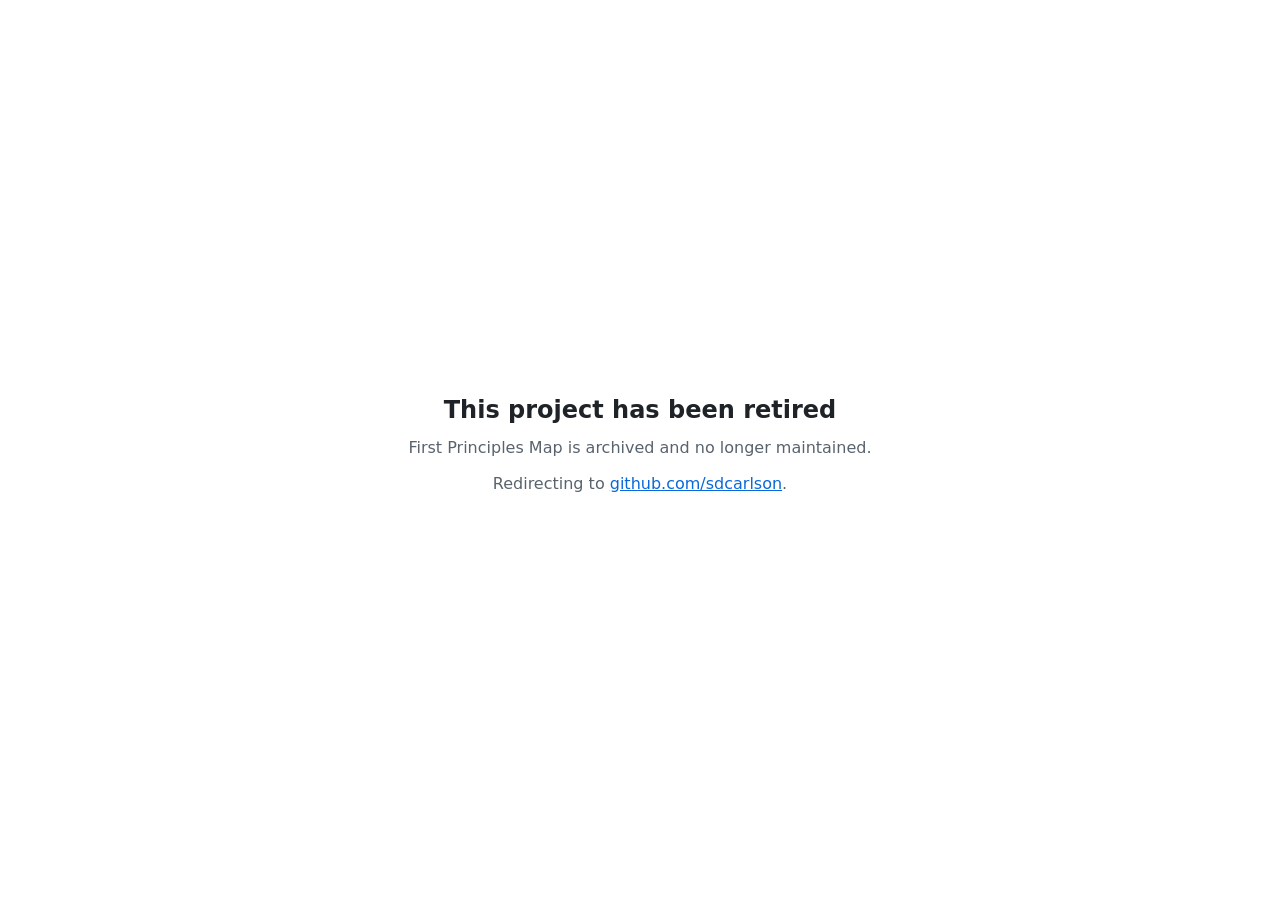
==== commit ad281b03: "Retire project and replace site with redirect notice Co-Authored-By: Claude Opus 5.5 <noreply@anthro" ====
--- a/think.html
+++ b/think.html
@@ -1,15 +1,35 @@
 <!doctype html>
 <html lang="en">
-<head><meta charset="utf-8"><meta name="viewport" content="width=device-width, initial-scale=1"><title>Reason through a question · First Principles Map</title><link rel="stylesheet" href="style.css"><script src="think.js" defer></script></head>
-<body><header class="topbar"><a class="brand" href="index.html">← FIRST PRINCIPLES MAP</a><span class="muted">A working notebook</span></header>
-<main class="notebook"><p class="eyebrow">MAKE THE REASONING INSPECTABLE</p><h1>What would change your mind?</h1><p class="muted">Start with observations and constraints you can justify. Keep assumptions visible. A statement does not become a fact because it feels fundamental.</p>
-<details><summary>A worked example: a room cools overnight</summary><p><strong>Observation:</strong> A thermometer records a fall from 20°C to 16°C in two hours after heating stops. Check calibration and measurement location.</p><p><strong>Model:</strong> A simple heat balance: C dT/dt = P − H(T − T_out). C is effective heat capacity, P is heating power and H describes heat loss. This assumes roughly uniform indoor temperature and approximately constant conditions.</p><p><strong>Unknown:</strong> How much loss comes from air leakage versus conduction? The temperature trace alone may not separate them.</p><p><strong>Test:</strong> Compare cooling with and without a temporary draft seal, recording outdoor temperature and wind. Predict a slower cooling rate if leakage is important. A smaller change than expected would challenge that explanation.</p></details>
-<form id="notebook">
-<label for="question">1 · What exactly are you asking?</label><textarea id="question" placeholder="A specific question with a possible answer"></textarea>
-<label for="observations">2 · What was actually observed or measured?</label><textarea id="observations" placeholder="Record the measurement, its source and its uncertainty. Separate it from what you infer."></textarea>
-<label for="constraints">3 · Which constraints apply, and under what conditions?</label><textarea id="constraints" placeholder="Name a justified principle and its scope. Which assumptions does your explanation need?"></textarea>
-<label for="alternatives">4 · What competing explanations fit so far?</label><textarea id="alternatives" placeholder="Write at least two accounts. Mark guesses and unknowns explicitly."></textarea>
-<label for="prediction">5 · Where do their predictions differ?</label><textarea id="prediction" placeholder="If explanation A is right, I expect… If B is right, I expect…"></textarea>
-<label for="test">6 · What is the next useful test?</label><textarea id="test" placeholder="What will you measure or change? What outcome would make you revise your view?"></textarea>
-<div class="actions"><button type="button" id="download">Download notes</button></div><p class="muted" id="status" role="status">Notes stay on this page and are not saved automatically. Download them before leaving.</p>
-</form></main></body></html>
+<head>
+<meta charset="utf-8">
+<meta name="viewport" content="width=device-width, initial-scale=1">
+<meta name="robots" content="noindex">
+<meta name="color-scheme" content="light dark">
+<meta http-equiv="refresh" content="3; url=https://github.com/sdcarlson">
+<title>Project retired</title>
+<style>
+  :root { --bg: #ffffff; --fg: #1f2328; --muted: #59636e; --link: #0969da; }
+  @media (prefers-color-scheme: dark) {
+    :root { --bg: #0d1117; --fg: #e6edf3; --muted: #9198a1; --link: #4493f8; }
+  }
+  html, body { margin: 0; height: 100%; }
+  body {
+    background: var(--bg); color: var(--fg);
+    font: 16px/1.5 system-ui, -apple-system, "Segoe UI", Roboto, sans-serif;
+    display: flex; align-items: center; justify-content: center; padding: 0 16px;
+  }
+  main { max-width: 32rem; text-align: center; }
+  h1 { font-size: 1.5rem; font-weight: 600; margin: 0 0 .5rem; }
+  p { margin: 0 0 .75rem; color: var(--muted); }
+  a { color: var(--link); }
+</style>
+</head>
+<body>
+<main>
+  <h1>This project has been retired</h1>
+  <p>First Principles Map is archived and no longer maintained.</p>
+  <p>Redirecting to <a href="https://github.com/sdcarlson">github.com/sdcarlson</a>.</p>
+</main>
+<script>setTimeout(function () { location.replace("https://github.com/sdcarlson"); }, 3000);</script>
+</body>
+</html>
